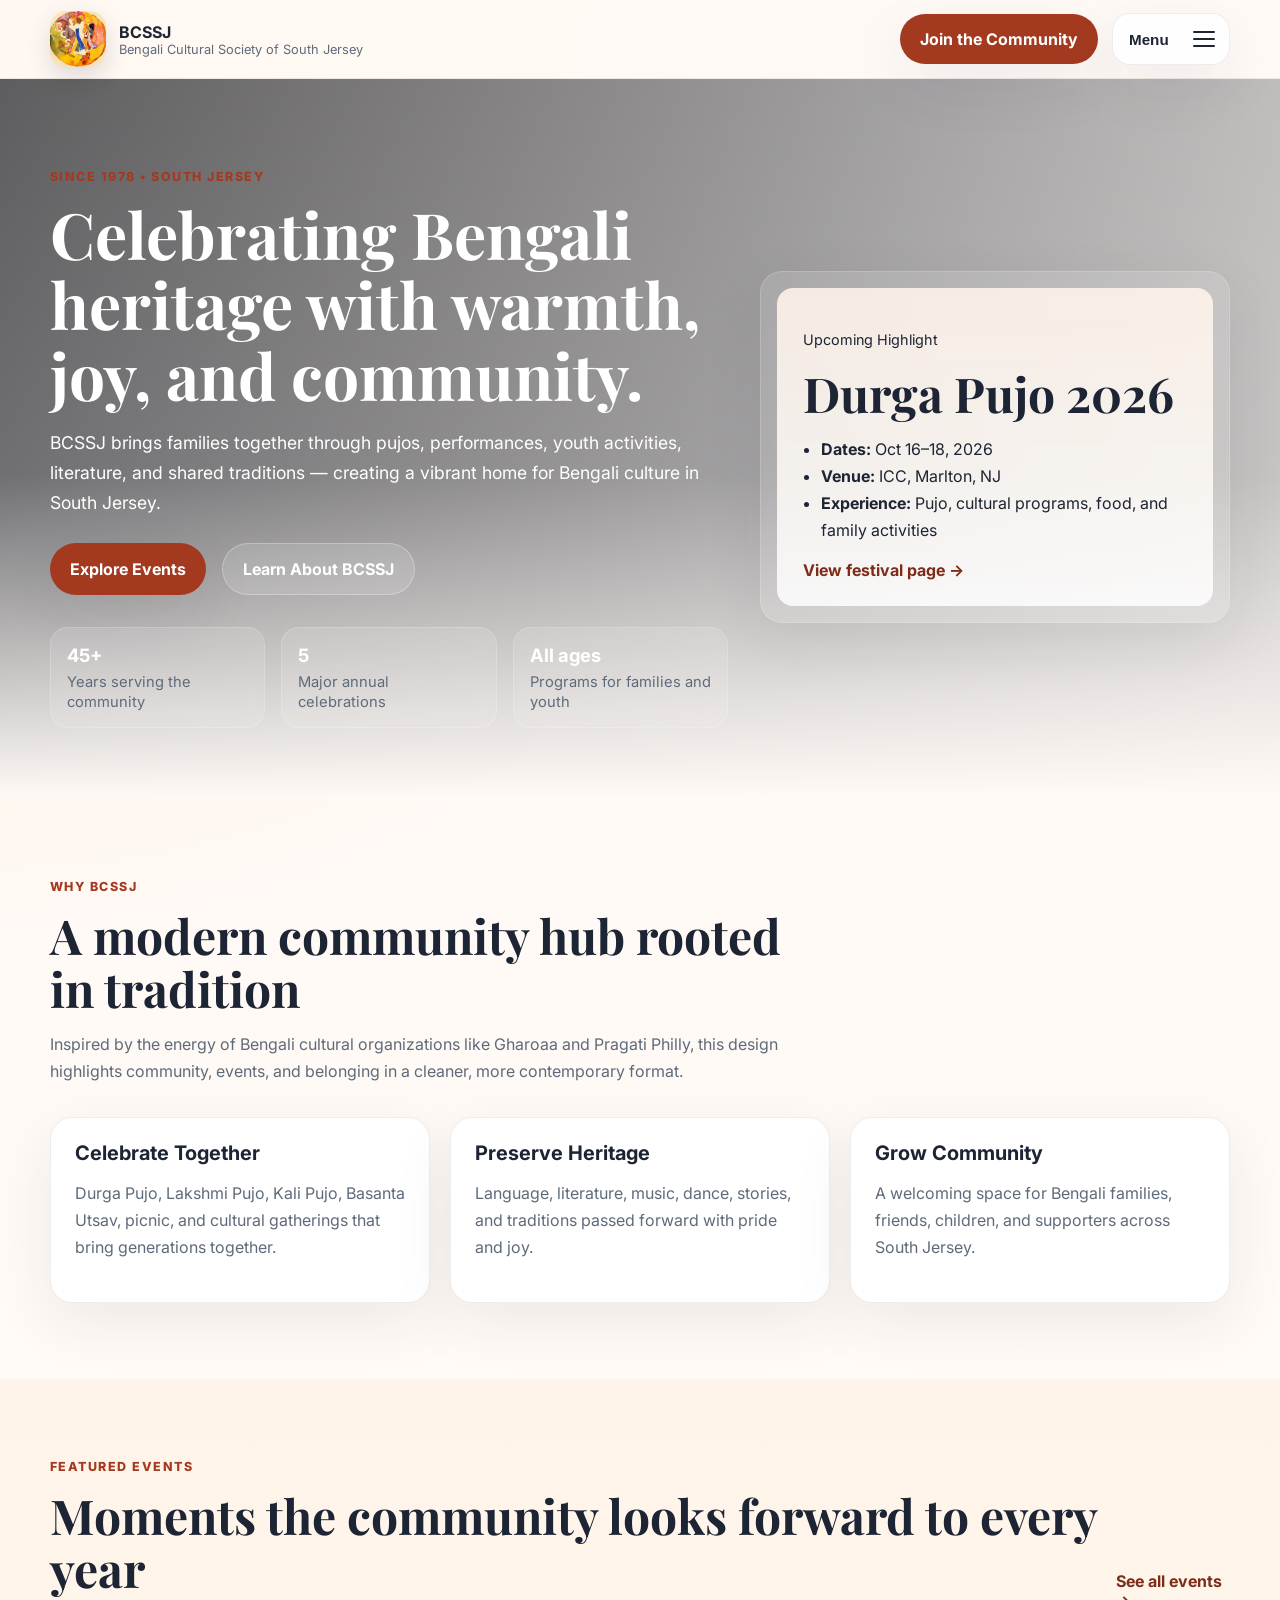
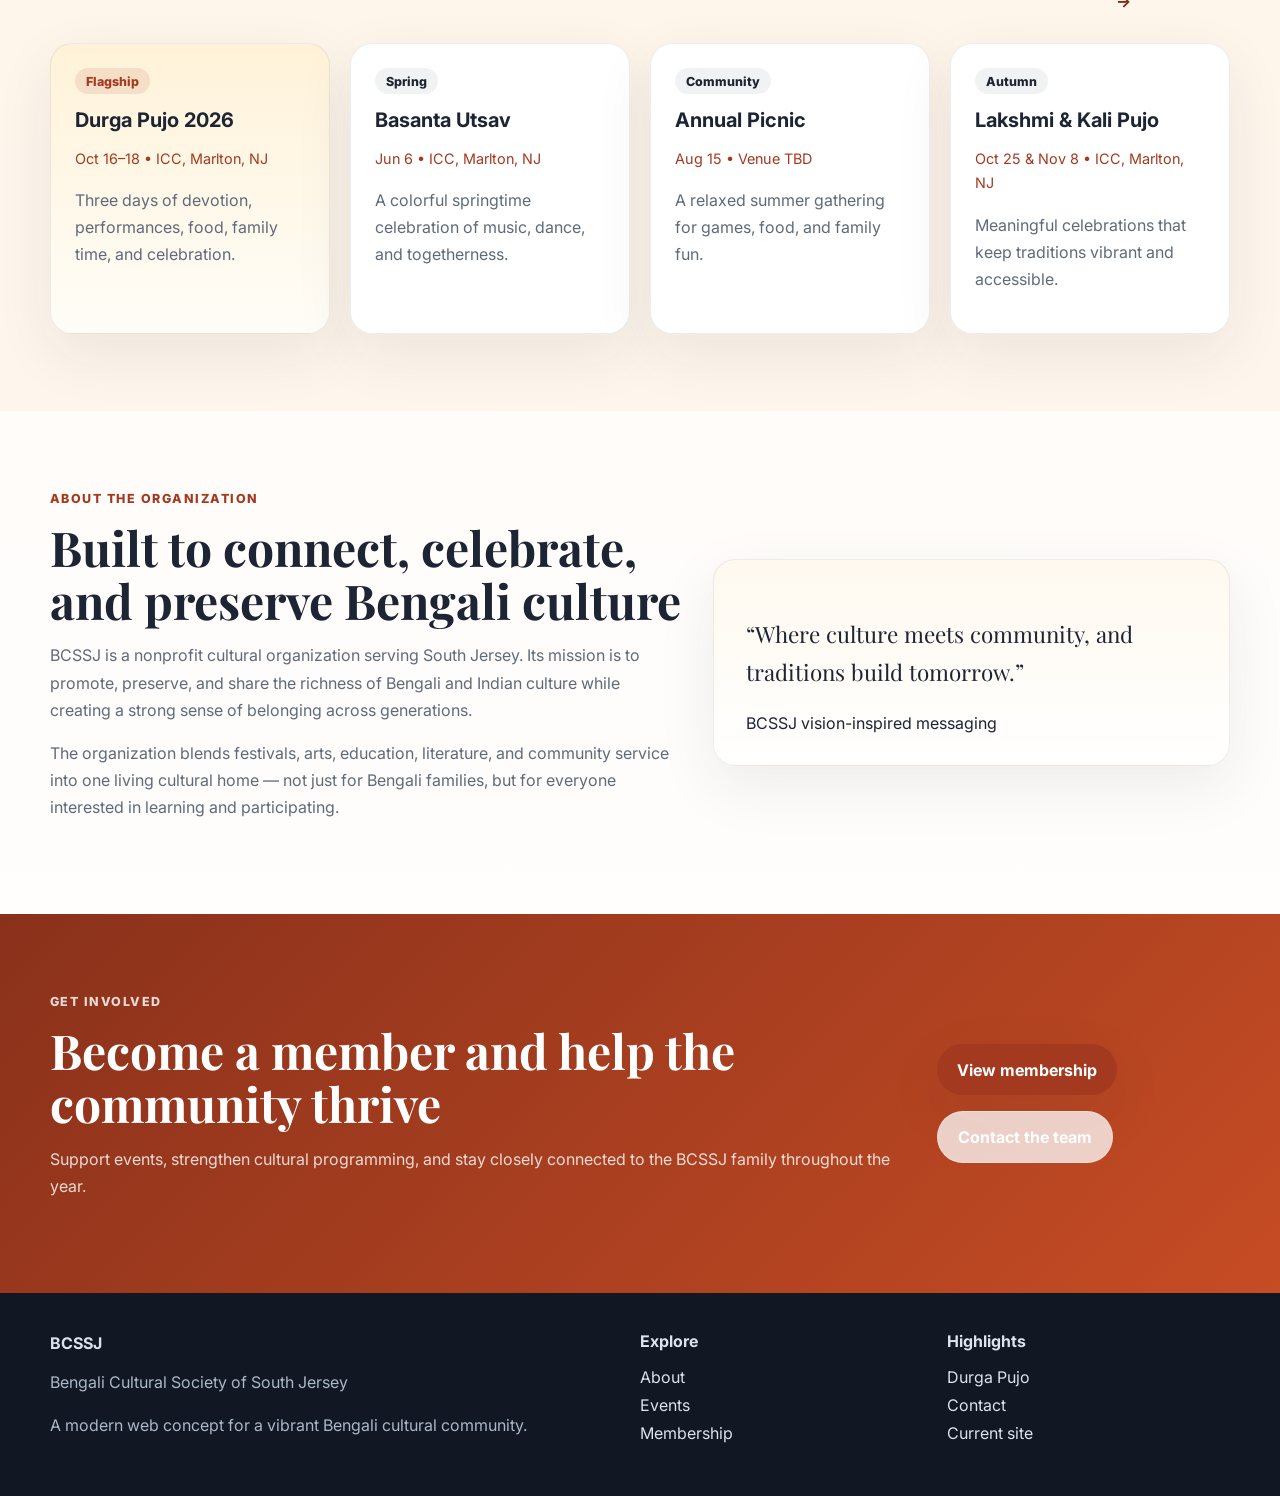
==== index.html @ 31b53582 "Initial BCSSJ modern site" ====
<!DOCTYPE html>
<html lang="en">
<head>
  <meta charset="UTF-8" />
  <meta name="viewport" content="width=device-width, initial-scale=1.0" />
  <title>BCSSJ | Bengali Cultural Society of South Jersey</title>
  <meta name="description" content="A modern website concept for the Bengali Cultural Society of South Jersey — celebrating culture, community, and connection across generations." />
  <link rel="preconnect" href="https://fonts.googleapis.com">
  <link rel="preconnect" href="https://fonts.gstatic.com" crossorigin>
  <link href="https://fonts.googleapis.com/css2?family=Inter:wght@400;500;600;700;800&family=Playfair+Display:wght@600;700&display=swap" rel="stylesheet">
  <link rel="stylesheet" href="css/styles.css" />
</head>
<body>
  <header class="site-header">
    <div class="container nav-wrap">
      <a class="brand" href="index.html">
        <img class="brand-logo" src="assets/bcs-2026-2028-logo.jpeg" alt="BCSSJ logo" />
        <div>
          <strong>BCSSJ</strong>
          <span>Bengali Cultural Society of South Jersey</span>
        </div>
      </a>
      <div class="header-actions">
        <a class="button button-primary desktop-cta" href="membership.html">Join the Community</a>
        <button class="menu-toggle" type="button" aria-label="Open navigation menu" aria-expanded="false" aria-controls="site-menu">
          <span class="menu-toggle-label">Menu</span>
          <span class="menu-toggle-bars"><span></span><span></span><span></span></span>
        </button>
      </div>
      <nav class="site-nav" id="site-menu">
        <div class="site-nav-panel">
          <a href="about.html">About</a>
          <a href="events.html">Events</a>
          <a href="membership.html">Membership</a>
          <a href="festival.html">Durga Pujo</a>
          <a href="contact.html">Contact</a>
          <a class="button button-primary mobile-cta" href="membership.html">Join the Community</a>
        </div>
      </nav>
    </div>
  </header>

  <main>
    <section class="hero hero-photo" style="--hero-image: url('https://images.unsplash.com/photo-1513151233558-d860c5398176?auto=format&fit=crop&w=1600&q=80');">
      <div class="container hero-grid">
        <div class="hero-copy">
          <p class="eyebrow">Since 1978 • South Jersey</p>
          <h1>Celebrating Bengali heritage with warmth, joy, and community.</h1>
          <p class="hero-text">BCSSJ brings families together through pujos, performances, youth activities, literature, and shared traditions — creating a vibrant home for Bengali culture in South Jersey.</p>
          <div class="hero-actions">
            <a class="button button-primary" href="events.html">Explore Events</a>
            <a class="button button-secondary" href="about.html">Learn About BCSSJ</a>
          </div>
          <div class="hero-stats">
            <div><strong>45+</strong><span>Years serving the community</span></div>
            <div><strong>5</strong><span>Major annual celebrations</span></div>
            <div><strong>All ages</strong><span>Programs for families and youth</span></div>
          </div>
        </div>
        <div class="hero-card">
          <div class="hero-card-inner">
            <p class="card-label">Upcoming Highlight</p>
            <h2>Durga Pujo 2026</h2>
            <ul>
              <li><strong>Dates:</strong> Oct 16–18, 2026</li>
              <li><strong>Venue:</strong> ICC, Marlton, NJ</li>
              <li><strong>Experience:</strong> Pujo, cultural programs, food, and family activities</li>
            </ul>
            <a class="text-link" href="festival.html">View festival page →</a>
          </div>
        </div>
      </div>
    </section>

    <section class="section">
      <div class="container">
        <div class="section-heading">
          <p class="eyebrow">Why BCSSJ</p>
          <h2>A modern community hub rooted in tradition</h2>
          <p>Inspired by the energy of Bengali cultural organizations like Gharoaa and Pragati Philly, this design highlights community, events, and belonging in a cleaner, more contemporary format.</p>
        </div>
        <div class="feature-grid">
          <article class="feature-card">
            <h3>Celebrate Together</h3>
            <p>Durga Pujo, Lakshmi Pujo, Kali Pujo, Basanta Utsav, picnic, and cultural gatherings that bring generations together.</p>
          </article>
          <article class="feature-card">
            <h3>Preserve Heritage</h3>
            <p>Language, literature, music, dance, stories, and traditions passed forward with pride and joy.</p>
          </article>
          <article class="feature-card">
            <h3>Grow Community</h3>
            <p>A welcoming space for Bengali families, friends, children, and supporters across South Jersey.</p>
          </article>
        </div>
      </div>
    </section>

    <section class="section section-alt">
      <div class="container">
        <div class="section-heading split">
          <div>
            <p class="eyebrow">Featured Events</p>
            <h2>Moments the community looks forward to every year</h2>
          </div>
          <a class="text-link" href="events.html">See all events →</a>
        </div>
        <div class="event-grid">
          <article class="event-card highlight">
            <span class="pill">Flagship</span>
            <h3>Durga Pujo 2026</h3>
            <p class="meta">Oct 16–18 • ICC, Marlton, NJ</p>
            <p>Three days of devotion, performances, food, family time, and celebration.</p>
          </article>
          <article class="event-card">
            <span class="pill subtle">Spring</span>
            <h3>Basanta Utsav</h3>
            <p class="meta">Jun 6 • ICC, Marlton, NJ</p>
            <p>A colorful springtime celebration of music, dance, and togetherness.</p>
          </article>
          <article class="event-card">
            <span class="pill subtle">Community</span>
            <h3>Annual Picnic</h3>
            <p class="meta">Aug 15 • Venue TBD</p>
            <p>A relaxed summer gathering for games, food, and family fun.</p>
          </article>
          <article class="event-card">
            <span class="pill subtle">Autumn</span>
            <h3>Lakshmi & Kali Pujo</h3>
            <p class="meta">Oct 25 & Nov 8 • ICC, Marlton, NJ</p>
            <p>Meaningful celebrations that keep traditions vibrant and accessible.</p>
          </article>
        </div>
      </div>
    </section>

    <section class="section">
      <div class="container two-column">
        <div>
          <p class="eyebrow">About the organization</p>
          <h2>Built to connect, celebrate, and preserve Bengali culture</h2>
          <p>BCSSJ is a nonprofit cultural organization serving South Jersey. Its mission is to promote, preserve, and share the richness of Bengali and Indian culture while creating a strong sense of belonging across generations.</p>
          <p>The organization blends festivals, arts, education, literature, and community service into one living cultural home — not just for Bengali families, but for everyone interested in learning and participating.</p>
        </div>
        <div class="quote-card">
          <p>“Where culture meets community, and traditions build tomorrow.”</p>
          <span>BCSSJ vision-inspired messaging</span>
        </div>
      </div>
    </section>

    <section class="section cta-band">
      <div class="container cta-band-inner">
        <div>
          <p class="eyebrow">Get involved</p>
          <h2>Become a member and help the community thrive</h2>
          <p>Support events, strengthen cultural programming, and stay closely connected to the BCSSJ family throughout the year.</p>
        </div>
        <div class="cta-actions">
          <a class="button button-primary" href="membership.html">View membership</a>
          <a class="button button-secondary light" href="contact.html">Contact the team</a>
        </div>
      </div>
    </section>
  </main>

  <footer class="site-footer">
    <div class="container footer-grid">
      <div>
        <strong>BCSSJ</strong>
        <p>Bengali Cultural Society of South Jersey</p>
        <p>A modern web concept for a vibrant Bengali cultural community.</p>
      </div>
      <div>
        <h4>Explore</h4>
        <a href="about.html">About</a>
        <a href="events.html">Events</a>
        <a href="membership.html">Membership</a>
      </div>
      <div>
        <h4>Highlights</h4>
        <a href="festival.html">Durga Pujo</a>
        <a href="contact.html">Contact</a>
        <a href="https://bcssj.org/" target="_blank" rel="noreferrer">Current site</a>
      </div>
    </div>
  </footer>
  <script src="js/site.js"></script>
</body>
</html>
---- css/styles.css ----
:root {
  --bg: #fffaf6;
  --surface: #ffffff;
  --surface-alt: #fff1e6;
  --text: #1d2433;
  --muted: #5f6b7a;
  --primary: #a33a20;
  --primary-dark: #7d2c18;
  --accent: #f1b24a;
  --border: rgba(29, 36, 51, 0.08);
  --shadow: 0 20px 60px rgba(32, 34, 52, 0.08);
  --radius: 22px;
  --container: 1180px;
}

* { box-sizing: border-box; }
html { scroll-behavior: smooth; }
body {
  margin: 0;
  font-family: 'Inter', sans-serif;
  color: var(--text);
  background:
    radial-gradient(circle at top left, rgba(241,178,74,.18), transparent 28%),
    linear-gradient(180deg, #fff8f3 0%, #fffaf6 40%, #ffffff 100%);
}

a { color: inherit; text-decoration: none; }
.container { width: min(var(--container), calc(100% - 2rem)); margin: 0 auto; }
.narrow { width: min(860px, calc(100% - 2rem)); margin: 0 auto; }

.site-header {
  position: sticky;
  top: 0;
  z-index: 20;
  background: rgba(255, 250, 246, 0.88);
  backdrop-filter: blur(16px);
  border-bottom: 1px solid var(--border);
}

.nav-wrap {
  display: flex;
  align-items: center;
  justify-content: space-between;
  gap: 1.5rem;
  min-height: 78px;
}

.brand {
  display: flex;
  align-items: center;
  gap: .8rem;
}

.brand strong { display: block; font-size: 1rem; }
.brand span:last-child { display: block; font-size: .8rem; color: var(--muted); }
.brand-mark {
  width: 48px;
  height: 48px;
  border-radius: 14px;
  display: grid;
  place-items: center;
  background: linear-gradient(135deg, var(--primary), #d85a2f);
  color: #fff;
  font-weight: 800;
  letter-spacing: .06em;
}

.site-nav {
  display: flex;
  align-items: center;
  gap: 1.2rem;
  color: var(--muted);
  font-weight: 500;
}

.site-nav a.active,
.site-nav a:hover,
.text-link:hover { color: var(--primary); }

.button {
  display: inline-flex;
  align-items: center;
  justify-content: center;
  padding: .95rem 1.25rem;
  border-radius: 999px;
  font-weight: 700;
  transition: .2s ease;
}

.button-primary {
  background: var(--primary);
  color: #fff;
  box-shadow: var(--shadow);
}

.button-primary:hover { background: var(--primary-dark); transform: translateY(-1px); }
.button-secondary {
  border: 1px solid var(--border);
  background: rgba(255,255,255,.75);
}
.button-secondary.light { border-color: rgba(255,255,255,.3); color: #fff; }

.hero, .page-hero, .festival-hero { padding: 5rem 0 4rem; }
.hero-grid {
  display: grid;
  grid-template-columns: 1.3fr .9fr;
  gap: 2rem;
  align-items: center;
}

.eyebrow {
  margin: 0 0 .75rem;
  color: var(--primary);
  text-transform: uppercase;
  letter-spacing: .12em;
  font-size: .78rem;
  font-weight: 800;
}

h1, h2, h3, h4 {
  margin: 0 0 1rem;
  line-height: 1.1;
}

h1, h2 {
  font-family: 'Playfair Display', serif;
}

h1 { font-size: clamp(2.8rem, 5vw, 4.8rem); }
h2 { font-size: clamp(2rem, 4vw, 3rem); }
h3 { font-size: 1.25rem; }
p { color: var(--muted); line-height: 1.7; }

.hero-text { max-width: 62ch; font-size: 1.1rem; }
.hero-actions { display: flex; gap: 1rem; flex-wrap: wrap; margin: 1.6rem 0 2rem; }
.hero-stats {
  display: grid;
  grid-template-columns: repeat(3, 1fr);
  gap: 1rem;
}
.hero-stats div {
  background: rgba(255,255,255,.72);
  border: 1px solid var(--border);
  border-radius: 18px;
  padding: 1rem;
}
.hero-stats strong { display: block; font-size: 1.15rem; margin-bottom: .3rem; }
.hero-stats span { color: var(--muted); font-size: .92rem; }

.hero-card,
.feature-card,
.event-card,
.quote-card,
.info-card,
.pricing-card,
.listing-card {
  background: var(--surface);
  border: 1px solid var(--border);
  box-shadow: var(--shadow);
  border-radius: var(--radius);
}

.hero-card { padding: 1rem; }
.hero-card-inner {
  padding: 1.6rem;
  border-radius: calc(var(--radius) - 6px);
  background: linear-gradient(180deg, #fff4ea 0%, #fffdf9 100%);
}
.card-label, .meta { font-size: .9rem; color: var(--primary); }
.hero-card ul { padding-left: 1.1rem; color: var(--muted); line-height: 1.7; }
.text-link { color: var(--primary-dark); font-weight: 700; }

.section { padding: 4.8rem 0; }
.section-alt { background: rgba(241, 178, 74, 0.08); }
.section-heading { margin-bottom: 2rem; max-width: 760px; }
.section-heading.split {
  display: flex;
  align-items: end;
  justify-content: space-between;
  gap: 1rem;
  max-width: none;
}

.feature-grid,
.event-grid,
.info-grid,
.contact-grid {
  display: grid;
  grid-template-columns: repeat(3, 1fr);
  gap: 1.25rem;
}

.event-grid { grid-template-columns: repeat(4, 1fr); }
.feature-card, .event-card, .info-card { padding: 1.5rem; }
.event-card.highlight { background: linear-gradient(180deg, #fff2d8, #fffdf8); }
.pill {
  display: inline-flex;
  align-items: center;
  border-radius: 999px;
  padding: .35rem .7rem;
  background: rgba(163,58,32,.11);
  color: var(--primary);
  font-size: .78rem;
  font-weight: 800;
  margin-bottom: .9rem;
}
.pill.subtle { background: rgba(29,36,51,.06); color: var(--text); }

.two-column {
  display: grid;
  grid-template-columns: 1.1fr .9fr;
  gap: 2rem;
  align-items: center;
}
.quote-card { padding: 2rem; background: linear-gradient(180deg, #fff9ef, #ffffff); }
.quote-card p { font-size: 1.4rem; color: var(--text); font-family: 'Playfair Display', serif; }

.cta-band {
  background: linear-gradient(135deg, #8a311b 0%, #c64c24 100%);
  color: #fff;
}
.cta-band p { color: rgba(255,255,255,.82); }
.cta-band-inner {
  display: flex;
  justify-content: space-between;
  gap: 2rem;
  align-items: center;
}
.cta-actions { display: flex; gap: 1rem; flex-wrap: wrap; }

.site-footer {
  background: #111723;
  color: #dbe3ef;
  padding: 2.5rem 0;
}
.footer-grid {
  display: grid;
  grid-template-columns: 2fr 1fr 1fr;
  gap: 1.5rem;
}
.site-footer a { display: block; color: #dbe3ef; margin-bottom: .5rem; }
.site-footer p { color: #aab8c8; }

.page-shell { min-height: calc(100vh - 78px); }
.content-flow > * + * { margin-top: 1rem; }
.event-listing { display: grid; gap: 1rem; }
.listing-card {
  display: flex;
  justify-content: space-between;
  gap: 1.5rem;
  padding: 1.4rem 1.5rem;
  align-items: center;
}
.listing-card.featured { border-color: rgba(163,58,32,.28); background: #fff8f0; }
.listing-meta { min-width: 180px; text-align: right; }
.listing-meta strong { display: block; margin-bottom: .35rem; }
.pricing-card { padding: 2rem; background: linear-gradient(180deg, #fff3e7, #ffffff); }
.pricing-label { text-transform: uppercase; letter-spacing: .08em; font-size: .78rem; }
.check-list { padding-left: 1.1rem; color: var(--muted); line-height: 1.8; }
.hero-badges { display: flex; gap: .75rem; flex-wrap: wrap; margin-top: 1.25rem; }
.hero-badges span {
  background: rgba(255,255,255,.72);
  border: 1px solid var(--border);
  padding: .6rem .85rem;
  border-radius: 999px;
  font-weight: 600;
}
.festival-hero {
  background: linear-gradient(180deg, rgba(241,178,74,.18), rgba(255,255,255,0));
}

@media (max-width: 1024px) {
  .hero-grid,
  .two-column,
  .event-grid,
  .feature-grid,
  .info-grid,
  .contact-grid,
  .footer-grid,
  .cta-band-inner {
    grid-template-columns: 1fr;
    display: grid;
  }
  .event-grid { grid-template-columns: 1fr 1fr; }
  .section-heading.split,
  .listing-card,
  .nav-wrap {
    display: block;
  }
  .site-nav { margin: 1rem 0; flex-wrap: wrap; }
  .listing-meta { text-align: left; min-width: 0; }
}

@media (max-width: 720px) {
  .event-grid,
  .hero-stats { grid-template-columns: 1fr; }
  .container, .narrow { width: min(100% - 1.25rem, var(--container)); }
  h1 { font-size: 2.4rem; }
  h2 { font-size: 1.85rem; }
  .button { width: 100%; }
  .hero-actions, .cta-actions { display: grid; }
}


body.menu-open {
  overflow: hidden;
}

body.menu-open main,
body.menu-open .site-footer {
  transform: scale(.985);
  opacity: .42;
  filter: blur(3px);
  transition: transform .3s ease, opacity .3s ease, filter .3s ease;
}

main,
.site-footer {
  transition: transform .3s ease, opacity .3s ease, filter .3s ease;
}

.site-header {
  transition: background .25s ease, box-shadow .25s ease, border-color .25s ease;
}

.site-header.compact {
  background: rgba(255, 249, 244, 0.96);
  box-shadow: 0 16px 40px rgba(17, 23, 35, 0.08);
}

.site-header.compact .nav-wrap {
  min-height: 64px;
}

.site-header.compact .brand-logo {
  width: 44px;
  height: 44px;
  border-radius: 12px;
}

.site-header.compact .brand strong {
  font-size: .96rem;
}

.brand-logo {
  width: 56px;
  height: 56px;
  object-fit: cover;
  border-radius: 16px;
  box-shadow: 0 10px 24px rgba(32, 34, 52, 0.14);
  background: #fff;
  transition: width .25s ease, height .25s ease, border-radius .25s ease, transform .25s ease;
}

.header-actions {
  display: flex;
  align-items: center;
  gap: .9rem;
  margin-left: auto;
}

.menu-toggle {
  position: relative;
  z-index: 40;
  min-width: 118px;
  height: 52px;
  border-radius: 18px;
  border: 1px solid var(--border);
  background: rgba(255,255,255,.92);
  display: inline-flex;
  align-items: center;
  justify-content: space-between;
  gap: .8rem;
  padding: 0 14px 0 16px;
  cursor: pointer;
  box-shadow: var(--shadow);
  transition: transform .2s ease, background .2s ease, box-shadow .2s ease;
}

.menu-toggle:hover {
  transform: translateY(-1px);
}

.menu-toggle-label {
  font-size: .95rem;
  font-weight: 700;
  color: var(--text);
}

.menu-toggle-bars {
  display: inline-flex;
  flex-direction: column;
  justify-content: center;
  gap: 5px;
  width: 22px;
}

.menu-toggle-bars span {
  display: block;
  height: 2px;
  border-radius: 999px;
  background: var(--text);
  transition: .25s ease;
}

.menu-toggle.open {
  background: rgba(255,255,255,.98);
  box-shadow: 0 16px 40px rgba(17, 23, 35, 0.16);
}

.menu-toggle.open .menu-toggle-bars span:nth-child(1) {
  transform: translateY(7px) rotate(45deg);
}

.menu-toggle.open .menu-toggle-bars span:nth-child(2) {
  opacity: 0;
}

.menu-toggle.open .menu-toggle-bars span:nth-child(3) {
  transform: translateY(-7px) rotate(-45deg);
}

.desktop-cta {
  display: inline-flex;
}

.mobile-cta {
  display: none;
}

.site-header .site-nav {
  position: fixed;
  inset: 0;
  z-index: 30;
  background: rgba(17, 23, 35, 0.34);
  backdrop-filter: blur(12px);
  display: flex;
  justify-content: flex-start;
  align-items: flex-start;
  padding: 1rem;
  opacity: 0;
  visibility: hidden;
  pointer-events: none;
  transition: opacity .25s ease, visibility .25s ease;
}

.site-header .site-nav::before {
  content: '';
  position: absolute;
  inset: 0;
}

.site-header .site-nav-panel {
  position: relative;
  z-index: 1;
}

.site-header .site-nav.open {
  opacity: 1;
  visibility: visible;
  pointer-events: auto;
}

.site-header .site-nav {
  --panel-width: min(420px, calc(100vw - 2rem));
  color: var(--text);
  gap: 0;
  flex-direction: column;
  overflow: hidden;
  align-items: flex-start;
}

.site-header .site-nav-panel {
  width: var(--panel-width);
  min-height: min(560px, calc(100vh - 2rem));
  max-height: calc(100vh - 2rem);
  margin-top: 1rem;
  margin-left: 1rem;
  padding: 5rem 1rem 1rem;
  border-radius: 30px;
  background: linear-gradient(180deg, rgba(255,255,255,.985), rgba(255,248,241,.985));
  border: 1px solid rgba(29, 36, 51, 0.08);
  box-shadow: 0 28px 80px rgba(10, 14, 25, 0.18);
  transform: translateY(-18px) scale(.98);
  transform-origin: top left;
  transition: transform .3s ease;
  overflow-y: auto;
}

.site-header .site-nav.open .site-nav-panel {
  transform: translateY(0) scale(1);
}

.site-header .site-nav a {
  display: block;
  width: 100%;
  margin-left: 0;
  padding: 1rem 1.25rem;
  border-radius: 18px;
  font-size: 1.05rem;
  font-weight: 600;
}

.site-header .site-nav a:hover,
.site-header .site-nav a.active {
  background: linear-gradient(90deg, rgba(163,58,32,.16), rgba(241,178,74,.18));
  color: var(--primary);
  box-shadow: inset 4px 0 0 var(--primary);
}

.site-header .site-nav.open a {
  animation: menuFade .28s ease both;
}

.site-header .site-nav a:nth-of-type(2) { animation-delay: .03s; }
.site-header .site-nav a:nth-of-type(3) { animation-delay: .06s; }
.site-header .site-nav a:nth-of-type(4) { animation-delay: .09s; }
.site-header .site-nav a:nth-of-type(5) { animation-delay: .12s; }
.site-header .site-nav a:nth-of-type(6) { animation-delay: .15s; }
.site-header .site-nav a:nth-of-type(7) { animation-delay: .18s; }

.site-header .site-nav .mobile-cta {
  margin-top: .75rem;
  justify-content: center;
}

.site-header .site-nav-panel > a + a {
  margin-top: .2rem;
}

.hero-photo,
.hero-photo-subpage {
  position: relative;
  overflow: hidden;
}

.hero-photo::before,
.hero-photo-subpage::before {
  content: '';
  position: absolute;
  inset: 0;
  background-image: linear-gradient(90deg, rgba(17,23,35,.72), rgba(17,23,35,.28)), var(--hero-image);
  background-size: cover;
  background-position: center;
  transform: scale(1.02);
}

.hero-photo::after,
.hero-photo-subpage::after {
  content: '';
  position: absolute;
  inset: 0;
  background: linear-gradient(180deg, rgba(255,250,246,.06) 0%, rgba(255,250,246,.16) 55%, rgba(255,250,246,1) 100%);
}

.hero-photo > *,
.hero-photo-subpage > * {
  position: relative;
  z-index: 1;
}

.hero-photo {
  min-height: 720px;
  display: flex;
  align-items: center;
}

.hero-photo h1,
.hero-photo .hero-text,
.hero-photo .hero-copy,
.hero-photo .hero-stats strong,
.hero-photo .hero-card h2,
.hero-photo .hero-card strong,
.hero-photo-subpage h1,
.hero-photo-subpage p {
  color: #fff;
}

.hero-photo .hero-stats div,
.hero-photo .hero-card {
  background: rgba(255,255,255,.12);
  backdrop-filter: blur(10px);
  border-color: rgba(255,255,255,.18);
}

.hero-photo .hero-card-inner {
  background: linear-gradient(180deg, rgba(255,244,234,.88) 0%, rgba(255,255,255,.84) 100%);
}

.hero-photo .hero-card p,
.hero-photo .hero-card li,
.hero-photo .hero-card h2,
.hero-photo .hero-card strong {
  color: var(--text);
}

.hero-photo .button-secondary {
  background: rgba(255,255,255,.14);
  border-color: rgba(255,255,255,.28);
  color: #fff;
}

.hero-photo-subpage {
  min-height: 360px;
  display: flex;
  align-items: end;
  padding-bottom: 3rem;
}

.hero-photo-subpage .narrow {
  padding-top: 4rem;
}

.hero-photo-subpage .eyebrow {
  color: #ffd48c;
}

@keyframes menuFade {
  from {
    opacity: 0;
    transform: translateY(-8px);
  }
  to {
    opacity: 1;
    transform: translateY(0);
  }
}

@media (max-width: 1024px) {
  .desktop-cta { display: none; }
  .mobile-cta { display: inline-flex; }
  .site-header .site-nav-panel {
    width: min(100%, calc(100vw - 2rem));
  }
  .hero-photo {
    min-height: auto;
    padding: 4.5rem 0 3rem;
  }
}

@media (max-width: 720px) {
  .brand span:last-child { display: none; }
  .brand-logo {
    width: 46px;
    height: 46px;
    border-radius: 14px;
  }
  .site-header.compact .brand-logo {
    width: 40px;
    height: 40px;
    border-radius: 12px;
  }
  .menu-toggle {
    min-width: 102px;
    height: 48px;
    padding: 0 12px 0 14px;
  }
  .menu-toggle-label {
    font-size: .9rem;
  }
  .site-header .site-nav {
    padding: .75rem;
  }
  .site-header .site-nav-panel {
    margin-top: .75rem;
    margin-left: .75rem;
    min-height: calc(100vh - 1.5rem);
    border-radius: 24px;
    padding: 4.5rem .75rem .75rem;
  }
  .site-header .site-nav a {
    padding: .95rem 1rem;
  }
  .hero-photo-subpage {
    min-height: 300px;
  }
}


.photo-grid {
  display: grid;
  grid-template-columns: 1.1fr .9fr;
  gap: 1.25rem;
  align-items: stretch;
}

.photo-card {
  margin: 0;
  border-radius: 24px;
  overflow: hidden;
  background: #fff;
  border: 1px solid var(--border);
  box-shadow: var(--shadow);
  min-height: 320px;
}

.photo-card.tall {
  min-height: 520px;
}

.photo-card img {
  width: 100%;
  height: 100%;
  object-fit: cover;
  display: block;
}

@media (max-width: 720px) {
  .photo-grid {
    grid-template-columns: 1fr;
  }
  .photo-card,
  .photo-card.tall {
    min-height: 280px;
  }
}
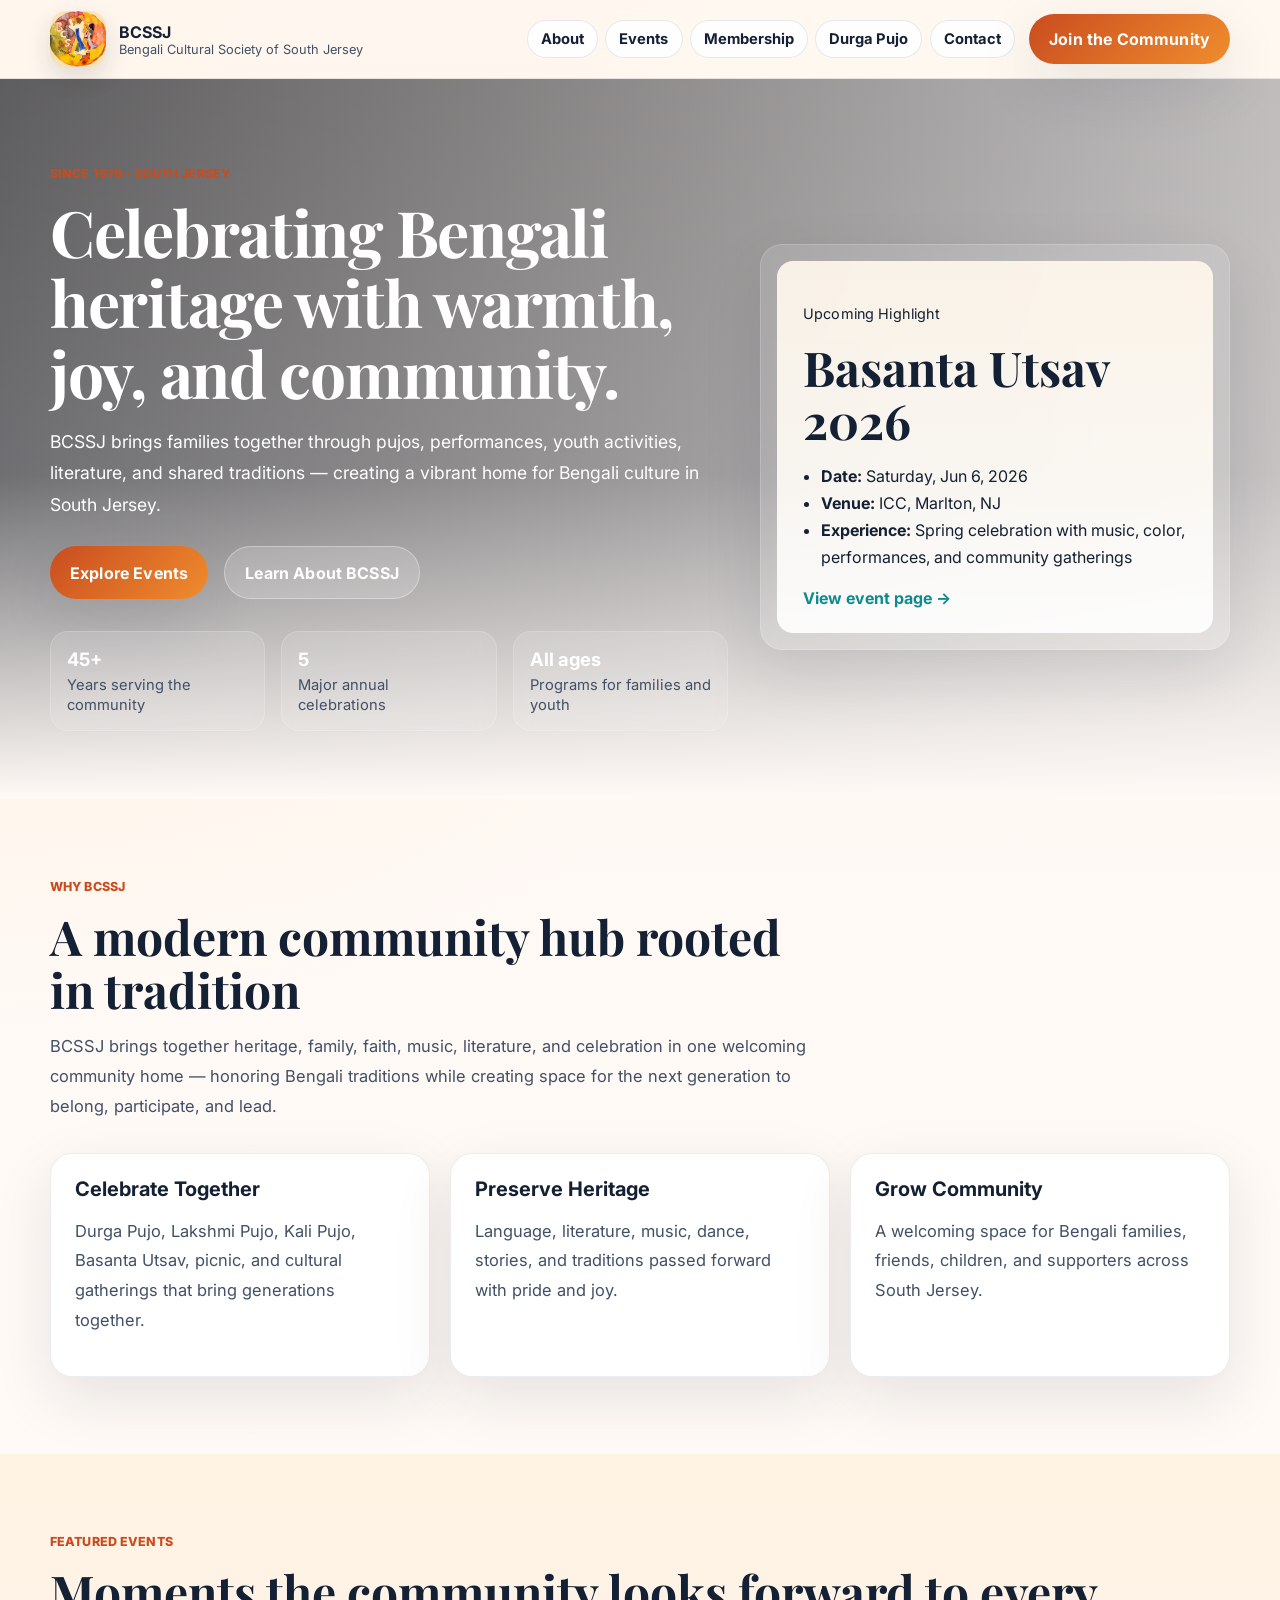
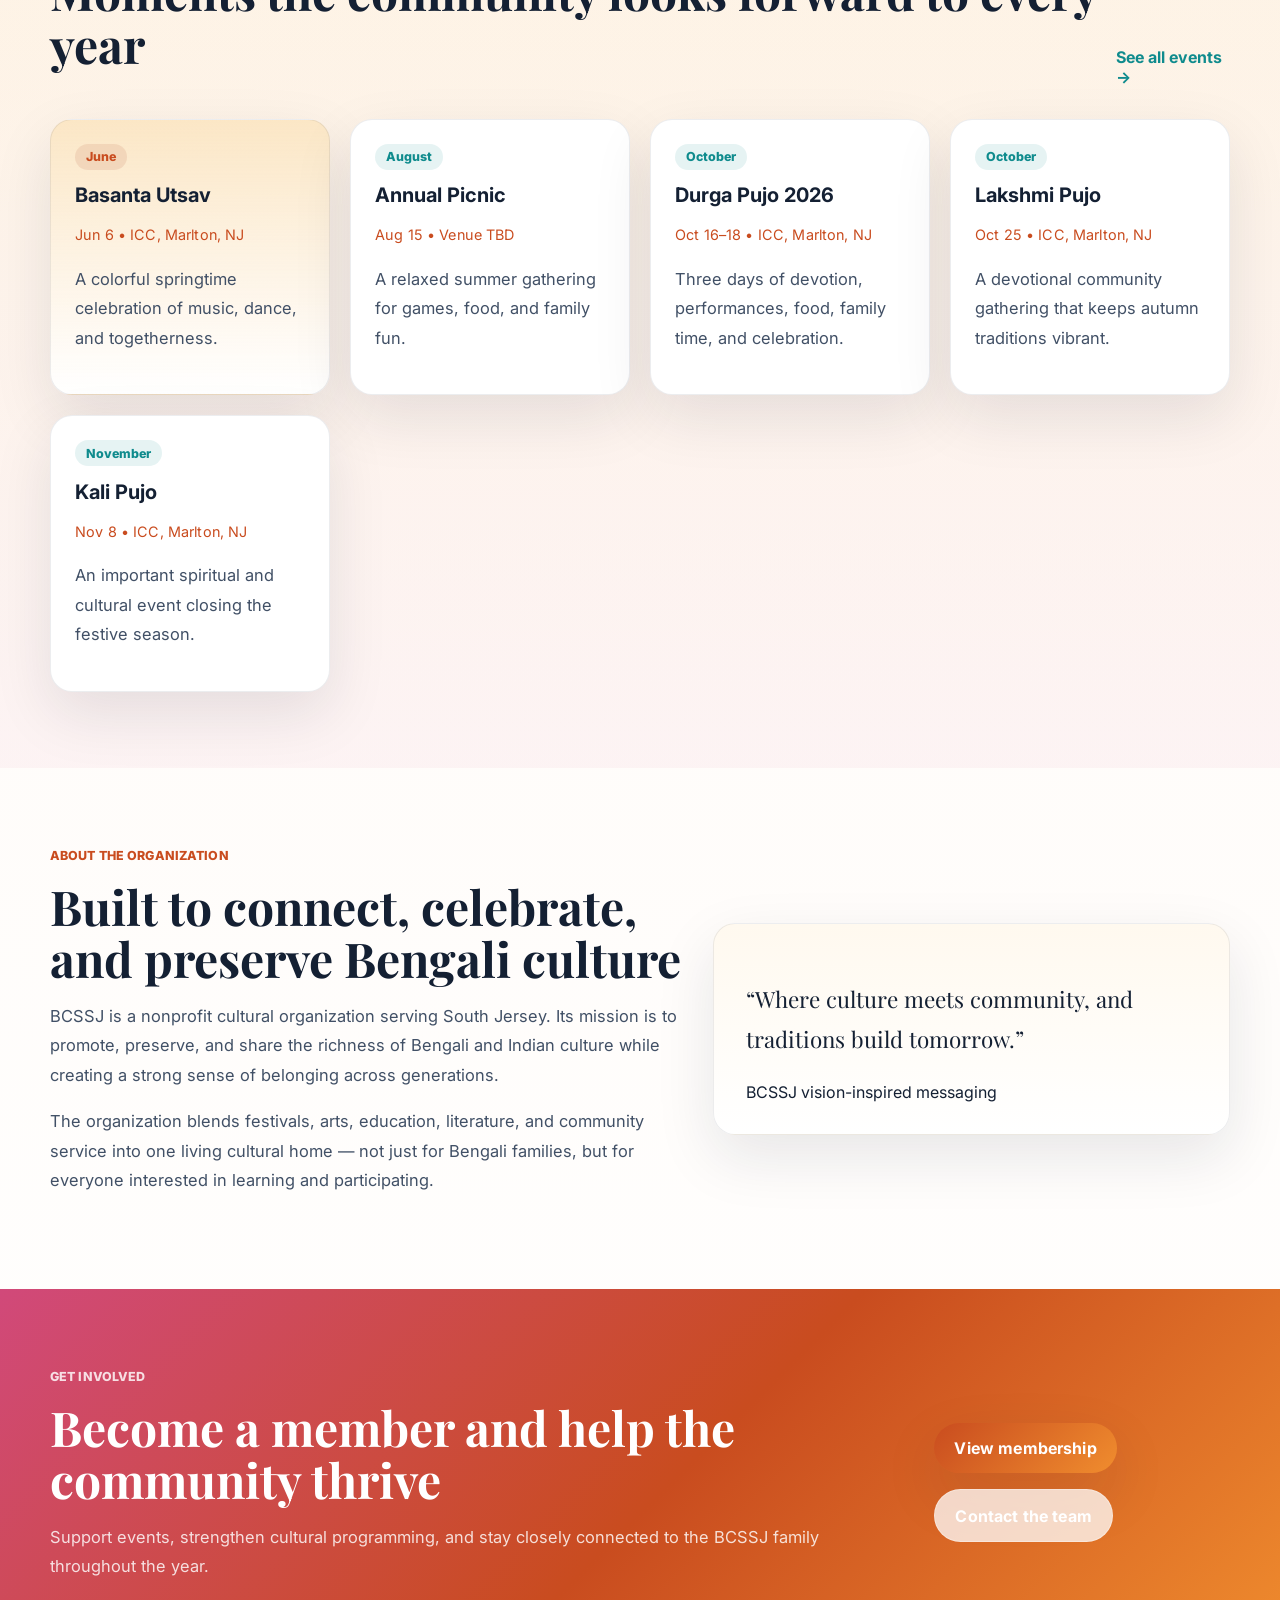
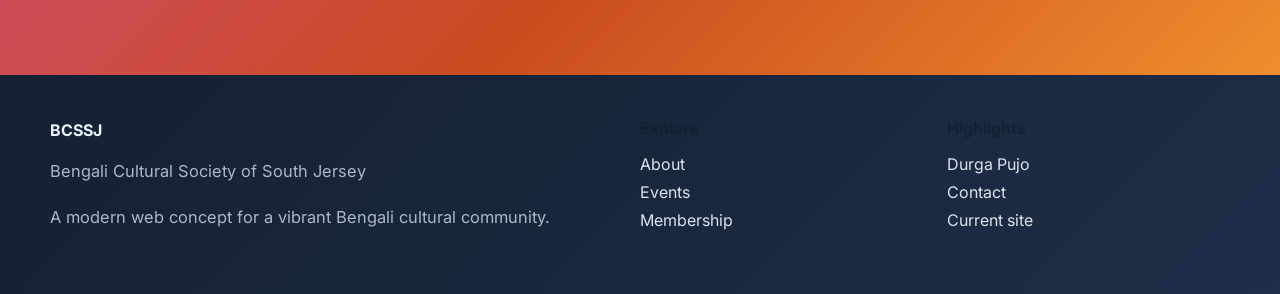
==== commit f9f79667: "Remove hamburger menu.Add events pages" ====
--- a/index.html
+++ b/index.html
@@ -21,22 +21,17 @@
         </div>
       </a>
       <div class="header-actions">
-        <a class="button button-primary desktop-cta" href="membership.html">Join the Community</a>
-        <button class="menu-toggle" type="button" aria-label="Open navigation menu" aria-expanded="false" aria-controls="site-menu">
-          <span class="menu-toggle-label">Menu</span>
-          <span class="menu-toggle-bars"><span></span><span></span><span></span></span>
-        </button>
-      </div>
-      <nav class="site-nav" id="site-menu">
-        <div class="site-nav-panel">
+        <nav class="header-inline-nav">
           <a href="about.html">About</a>
           <a href="events.html">Events</a>
           <a href="membership.html">Membership</a>
           <a href="festival.html">Durga Pujo</a>
           <a href="contact.html">Contact</a>
-          <a class="button button-primary mobile-cta" href="membership.html">Join the Community</a>
-        </div>
-      </nav>
+        </nav>
+        <a class="button button-primary desktop-cta" href="membership.html">Join the Community</a>
+        
+      </div>
+      
     </div>
   </header>
 
@@ -60,13 +55,13 @@
         <div class="hero-card">
           <div class="hero-card-inner">
             <p class="card-label">Upcoming Highlight</p>
-            <h2>Durga Pujo 2026</h2>
+            <h2>Basanta Utsav 2026</h2>
             <ul>
-              <li><strong>Dates:</strong> Oct 16–18, 2026</li>
+              <li><strong>Date:</strong> Saturday, Jun 6, 2026</li>
               <li><strong>Venue:</strong> ICC, Marlton, NJ</li>
-              <li><strong>Experience:</strong> Pujo, cultural programs, food, and family activities</li>
+              <li><strong>Experience:</strong> Spring celebration with music, color, performances, and community gatherings</li>
             </ul>
-            <a class="text-link" href="festival.html">View festival page →</a>
+            <a class="text-link" href="basanta-utsav.html">View event page →</a>
           </div>
         </div>
       </div>
@@ -77,7 +72,7 @@
         <div class="section-heading">
           <p class="eyebrow">Why BCSSJ</p>
           <h2>A modern community hub rooted in tradition</h2>
-          <p>Inspired by the energy of Bengali cultural organizations like Gharoaa and Pragati Philly, this design highlights community, events, and belonging in a cleaner, more contemporary format.</p>
+          <p>BCSSJ brings together heritage, family, faith, music, literature, and celebration in one welcoming community home — honoring Bengali traditions while creating space for the next generation to belong, participate, and lead.</p>
         </div>
         <div class="feature-grid">
           <article class="feature-card">
@@ -106,30 +101,46 @@
           <a class="text-link" href="events.html">See all events →</a>
         </div>
         <div class="event-grid">
-          <article class="event-card highlight">
-            <span class="pill">Flagship</span>
-            <h3>Durga Pujo 2026</h3>
-            <p class="meta">Oct 16–18 • ICC, Marlton, NJ</p>
-            <p>Three days of devotion, performances, food, family time, and celebration.</p>
-          </article>
-          <article class="event-card">
-            <span class="pill subtle">Spring</span>
-            <h3>Basanta Utsav</h3>
-            <p class="meta">Jun 6 • ICC, Marlton, NJ</p>
-            <p>A colorful springtime celebration of music, dance, and togetherness.</p>
-          </article>
-          <article class="event-card">
-            <span class="pill subtle">Community</span>
-            <h3>Annual Picnic</h3>
-            <p class="meta">Aug 15 • Venue TBD</p>
-            <p>A relaxed summer gathering for games, food, and family fun.</p>
-          </article>
-          <article class="event-card">
-            <span class="pill subtle">Autumn</span>
-            <h3>Lakshmi & Kali Pujo</h3>
-            <p class="meta">Oct 25 & Nov 8 • ICC, Marlton, NJ</p>
-            <p>Meaningful celebrations that keep traditions vibrant and accessible.</p>
-          </article>
+          <a class="event-card-link" href="basanta-utsav.html">
+            <article class="event-card highlight">
+              <span class="pill">June</span>
+              <h3>Basanta Utsav</h3>
+              <p class="meta">Jun 6 • ICC, Marlton, NJ</p>
+              <p>A colorful springtime celebration of music, dance, and togetherness.</p>
+            </article>
+          </a>
+          <a class="event-card-link" href="picnic-2026.html">
+            <article class="event-card">
+              <span class="pill subtle">August</span>
+              <h3>Annual Picnic</h3>
+              <p class="meta">Aug 15 • Venue TBD</p>
+              <p>A relaxed summer gathering for games, food, and family fun.</p>
+            </article>
+          </a>
+          <a class="event-card-link" href="durga-pujo-2026.html">
+            <article class="event-card">
+              <span class="pill subtle">October</span>
+              <h3>Durga Pujo 2026</h3>
+              <p class="meta">Oct 16–18 • ICC, Marlton, NJ</p>
+              <p>Three days of devotion, performances, food, family time, and celebration.</p>
+            </article>
+          </a>
+          <a class="event-card-link" href="lakshmi-pujo-2026.html">
+            <article class="event-card">
+              <span class="pill subtle">October</span>
+              <h3>Lakshmi Pujo</h3>
+              <p class="meta">Oct 25 • ICC, Marlton, NJ</p>
+              <p>A devotional community gathering that keeps autumn traditions vibrant.</p>
+            </article>
+          </a>
+          <a class="event-card-link" href="kali-pujo-2026.html">
+            <article class="event-card">
+              <span class="pill subtle">November</span>
+              <h3>Kali Pujo</h3>
+              <p class="meta">Nov 8 • ICC, Marlton, NJ</p>
+              <p>An important spiritual and cultural event closing the festive season.</p>
+            </article>
+          </a>
         </div>
       </div>
     </section>
--- a/css/styles.css
+++ b/css/styles.css
@@ -1,23 +1,27 @@
 :root {
-  --bg: #fffaf6;
+  --bg: #fff8f0;
   --surface: #ffffff;
-  --surface-alt: #fff1e6;
-  --text: #1d2433;
-  --muted: #5f6b7a;
-  --primary: #a33a20;
-  --primary-dark: #7d2c18;
-  --accent: #f1b24a;
-  --border: rgba(29, 36, 51, 0.08);
-  --shadow: 0 20px 60px rgba(32, 34, 52, 0.08);
+  --surface-alt: #fff0de;
+  --text: #142033;
+  --muted: #415066;
+  --primary: #c94c1f;
+  --primary-dark: #9f3412;
+  --accent: #f4b63d;
+  --accent-strong: #f08d2e;
+  --teal: #0f8b8d;
+  --rose: #d1497a;
+  --border: rgba(20, 32, 51, 0.10);
+  --shadow: 0 22px 60px rgba(20, 32, 51, 0.10);
   --radius: 22px;
   --container: 1180px;
 }
+
 
 * { box-sizing: border-box; }
 html { scroll-behavior: smooth; }
 body {
   margin: 0;
-  font-family: 'Inter', sans-serif;
+  font-family: 'Inter', 'Segoe UI', Arial, sans-serif;
   color: var(--text);
   background:
     radial-gradient(circle at top left, rgba(241,178,74,.18), transparent 28%),
@@ -32,7 +36,7 @@
   position: sticky;
   top: 0;
   z-index: 20;
-  background: rgba(255, 250, 246, 0.88);
+  background: rgba(255, 248, 240, 0.92);
   backdrop-filter: blur(16px);
   border-bottom: 1px solid var(--border);
 }
@@ -59,7 +63,7 @@
   border-radius: 14px;
   display: grid;
   place-items: center;
-  background: linear-gradient(135deg, var(--primary), #d85a2f);
+  background: linear-gradient(135deg, var(--primary), var(--rose));
   color: #fff;
   font-weight: 800;
   letter-spacing: .06em;
@@ -88,12 +92,12 @@
 }
 
 .button-primary {
-  background: var(--primary);
+  background: linear-gradient(135deg, var(--primary), var(--accent-strong));
   color: #fff;
   box-shadow: var(--shadow);
 }
 
-.button-primary:hover { background: var(--primary-dark); transform: translateY(-1px); }
+.button-primary:hover { background: linear-gradient(135deg, var(--primary-dark), var(--primary)); transform: translateY(-1px); }
 .button-secondary {
   border: 1px solid var(--border);
   background: rgba(255,255,255,.75);
@@ -129,7 +133,7 @@
 h1 { font-size: clamp(2.8rem, 5vw, 4.8rem); }
 h2 { font-size: clamp(2rem, 4vw, 3rem); }
 h3 { font-size: 1.25rem; }
-p { color: var(--muted); line-height: 1.7; }
+p { color: var(--muted); line-height: 1.8; font-size: 1.03rem; }
 
 .hero-text { max-width: 62ch; font-size: 1.1rem; }
 .hero-actions { display: flex; gap: 1rem; flex-wrap: wrap; margin: 1.6rem 0 2rem; }
@@ -171,7 +175,7 @@
 .text-link { color: var(--primary-dark); font-weight: 700; }
 
 .section { padding: 4.8rem 0; }
-.section-alt { background: rgba(241, 178, 74, 0.08); }
+.section-alt { background: linear-gradient(180deg, rgba(244,182,61,0.10), rgba(209,73,122,0.05)); }
 .section-heading { margin-bottom: 2rem; max-width: 760px; }
 .section-heading.split {
   display: flex;
@@ -192,7 +196,7 @@
 
 .event-grid { grid-template-columns: repeat(4, 1fr); }
 .feature-card, .event-card, .info-card { padding: 1.5rem; }
-.event-card.highlight { background: linear-gradient(180deg, #fff2d8, #fffdf8); }
+.event-card.highlight { background: linear-gradient(180deg, rgba(244,182,61,0.20), rgba(255,255,255,0.96)); }
 .pill {
   display: inline-flex;
   align-items: center;
@@ -204,7 +208,7 @@
   font-weight: 800;
   margin-bottom: .9rem;
 }
-.pill.subtle { background: rgba(29,36,51,.06); color: var(--text); }
+.pill.subtle { background: rgba(15,139,141,.10); color: var(--teal); }
 
 .two-column {
   display: grid;
@@ -216,7 +220,7 @@
 .quote-card p { font-size: 1.4rem; color: var(--text); font-family: 'Playfair Display', serif; }
 
 .cta-band {
-  background: linear-gradient(135deg, #8a311b 0%, #c64c24 100%);
+  background: linear-gradient(135deg, var(--rose) 0%, var(--primary) 52%, var(--accent-strong) 100%);
   color: #fff;
 }
 .cta-band p { color: rgba(255,255,255,.82); }
@@ -229,9 +233,9 @@
 .cta-actions { display: flex; gap: 1rem; flex-wrap: wrap; }
 
 .site-footer {
-  background: #111723;
-  color: #dbe3ef;
-  padding: 2.5rem 0;
+  background: linear-gradient(135deg, #142033, #1e2e48);
+  color: #ecf3fb;
+  padding: 2.8rem 0;
 }
 .footer-grid {
   display: grid;
@@ -324,8 +328,8 @@
 }
 
 .site-header.compact {
-  background: rgba(255, 249, 244, 0.96);
-  box-shadow: 0 16px 40px rgba(17, 23, 35, 0.08);
+  background: rgba(255, 248, 240, 0.97);
+  box-shadow: 0 16px 40px rgba(20, 32, 51, 0.10);
 }
 
 .site-header.compact .nav-wrap {
@@ -539,10 +543,22 @@
   content: '';
   position: absolute;
   inset: 0;
-  background-image: linear-gradient(90deg, rgba(17,23,35,.72), rgba(17,23,35,.28)), var(--hero-image);
+  background-image: linear-gradient(90deg, rgba(17,23,35,.72), rgba(17,23,35,.28));
   background-size: cover;
   background-position: center;
   transform: scale(1.02);
+}
+
+.hero-photo {
+  background-image: var(--hero-image);
+  background-size: cover;
+  background-position: center;
+}
+
+.hero-photo-subpage {
+  background-image: var(--hero-image);
+  background-size: cover;
+  background-position: center;
 }
 
 .hero-photo::after,
@@ -584,7 +600,7 @@
 }
 
 .hero-photo .hero-card-inner {
-  background: linear-gradient(180deg, rgba(255,244,234,.88) 0%, rgba(255,255,255,.84) 100%);
+  background: linear-gradient(180deg, rgba(255,247,235,.92) 0%, rgba(255,255,255,.90) 100%);
 }
 
 .hero-photo .hero-card p,
@@ -595,8 +611,8 @@
 }
 
 .hero-photo .button-secondary {
-  background: rgba(255,255,255,.14);
-  border-color: rgba(255,255,255,.28);
+  background: rgba(255,255,255,.18);
+  border-color: rgba(255,255,255,.34);
   color: #fff;
 }
 
@@ -714,3 +730,475 @@
     min-height: 280px;
   }
 }
+
+
+/* Fix nav panel visibility above overlay */
+.site-header .site-nav-panel {
+  position: relative;
+  z-index: 2;
+}
+
+.site-header .site-nav::before {
+  z-index: 0;
+}
+
+.site-header .site-nav a,
+.site-header .site-nav .mobile-cta {
+  position: relative;
+  z-index: 3;
+  color: var(--text);
+}
+
+.site-header .site-nav .mobile-cta {
+  display: inline-flex;
+}
+
+
+.hero-image-note {
+  margin-top: 1.5rem;
+  padding: 1rem 1.1rem;
+  border-radius: 18px;
+  background: rgba(255,255,255,.14);
+  border: 1px solid rgba(255,255,255,.18);
+  backdrop-filter: blur(8px);
+}
+
+.hero-image-note strong {
+  display: block;
+  margin-bottom: .45rem;
+  color: #fff;
+}
+
+.hero-image-note p {
+  margin: 0;
+  color: rgba(255,255,255,.92);
+}
+
+
+.about-hero {
+  background-image: linear-gradient(90deg, rgba(17,23,35,.55), rgba(17,23,35,.18)), url('./assets/about-hero-generated.png') !important;
+  background-size: cover !important;
+  background-position: center center !important;
+  background-repeat: no-repeat !important;
+}
+
+.about-hero::before {
+  background-image: linear-gradient(90deg, rgba(17,23,35,.36), rgba(17,23,35,.08)) !important;
+}
+
+
+/* Force about hero image render */
+.about-hero {
+  position: relative;
+  min-height: 420px;
+}
+
+.about-hero .about-hero-bg {
+  position: absolute;
+  inset: 0;
+  width: 100%;
+  height: 100%;
+  object-fit: cover;
+  object-position: center top;
+  z-index: 0;
+}
+
+.about-hero::before {
+  content: '';
+  position: absolute;
+  inset: 0;
+  background: linear-gradient(90deg, rgba(17,23,35,.45), rgba(17,23,35,.12)) !important;
+  z-index: 1;
+}
+
+.about-hero::after {
+  content: '';
+  position: absolute;
+  inset: 0;
+  background: linear-gradient(180deg, rgba(255,250,246,.02) 0%, rgba(255,250,246,.08) 55%, rgba(255,250,246,1) 100%);
+  z-index: 1;
+}
+
+.about-hero > * {
+  position: relative;
+  z-index: 2;
+}
+
+
+.feature-card h3,
+.event-card h3,
+.info-card h3,
+.listing-card h2,
+.pricing-card h2,
+.quote-card p,
+.site-footer h4 {
+  color: var(--text);
+}
+
+.hero h1,
+.page-hero h1,
+.festival-hero h1 {
+  letter-spacing: -0.02em;
+}
+
+.site-nav a,
+.site-header .site-nav a,
+.button,
+.meta,
+.card-label,
+.pricing-label,
+.eyebrow {
+  letter-spacing: 0.01em;
+}
+
+.feature-card,
+.event-card,
+.info-card,
+.pricing-card,
+.listing-card,
+.quote-card,
+.hero-card {
+  border: 1px solid rgba(20, 32, 51, 0.08);
+}
+
+.hero-stats div {
+  background: rgba(255,255,255,.82);
+}
+
+.text-link {
+  color: var(--teal);
+}
+
+.text-link:hover {
+  color: var(--primary);
+}
+
+
+.event-card-link {
+  display: block;
+  color: inherit;
+}
+
+.event-card-link .event-card {
+  height: 100%;
+  transition: transform .22s ease, box-shadow .22s ease, border-color .22s ease;
+}
+
+.event-card-link:hover .event-card,
+.event-card-link:focus-visible .event-card {
+  transform: translateY(-4px);
+  box-shadow: 0 26px 70px rgba(20, 32, 51, 0.14);
+  border-color: rgba(201, 76, 31, 0.26);
+}
+
+.event-card-link:focus-visible {
+  outline: none;
+}
+
+
+/* Bulletproof nav interactions */
+.site-header .site-nav {
+  z-index: 1000 !important;
+}
+
+.site-header .site-nav-panel {
+  z-index: 1002 !important;
+  pointer-events: auto !important;
+}
+
+.site-header .site-nav::before,
+.site-header .site-nav::after,
+.site-header .site-nav-panel::before,
+.site-header .site-nav-panel::after {
+  pointer-events: none !important;
+}
+
+.site-header .site-nav a {
+  position: relative;
+  z-index: 1003 !important;
+  pointer-events: auto !important;
+}
+
+
+/* Simplified reliable menu panel */
+.site-header .site-nav {
+  display: none !important;
+}
+
+.site-header .site-nav.open {
+  display: block !important;
+}
+
+.site-header .site-nav-panel {
+  display: flex !important;
+  flex-direction: column !important;
+  gap: .35rem !important;
+  position: fixed !important;
+  top: 88px !important;
+  left: 16px !important;
+  width: min(360px, calc(100vw - 32px)) !important;
+  min-height: auto !important;
+  max-height: calc(100vh - 120px) !important;
+  padding: 1rem !important;
+  margin: 0 !important;
+  border-radius: 24px !important;
+  background: rgba(255,255,255,.985) !important;
+  border: 1px solid rgba(20, 32, 51, 0.10) !important;
+  box-shadow: 0 28px 80px rgba(10, 14, 25, 0.22) !important;
+  overflow-y: auto !important;
+  z-index: 1002 !important;
+  transform: none !important;
+}
+
+.site-header .site-nav a {
+  display: block !important;
+  width: 100% !important;
+  margin: 0 !important;
+  padding: 1rem 1.05rem !important;
+  background: transparent !important;
+  color: var(--text) !important;
+  border-radius: 16px !important;
+  font-size: 1rem !important;
+  font-weight: 700 !important;
+  text-decoration: none !important;
+}
+
+.site-header .site-nav a:hover,
+.site-header .site-nav a.active {
+  background: linear-gradient(90deg, rgba(201,76,31,.14), rgba(244,182,61,.18)) !important;
+  color: var(--primary) !important;
+  box-shadow: inset 4px 0 0 var(--primary) !important;
+}
+
+.site-header .site-nav .mobile-cta {
+  display: inline-flex !important;
+  justify-content: center !important;
+  margin-top: .5rem !important;
+}
+
+.site-header .site-nav::before,
+.site-header .site-nav::after {
+  content: none !important;
+}
+
+@media (max-width: 720px) {
+  .site-header .site-nav-panel {
+    top: 80px !important;
+    left: 12px !important;
+    width: calc(100vw - 24px) !important;
+    max-height: calc(100vh - 96px) !important;
+  }
+}
+
+
+/* Ultra-simple dependable menu */
+.site-nav {
+  display: none !important;
+}
+
+.site-nav.open {
+  display: block !important;
+}
+
+.site-nav-panel {
+  position: fixed !important;
+  top: 86px !important;
+  left: 16px !important;
+  width: min(340px, calc(100vw - 32px)) !important;
+  background: #ffffff !important;
+  border: 1px solid rgba(20, 32, 51, 0.12) !important;
+  border-radius: 20px !important;
+  box-shadow: 0 24px 80px rgba(0, 0, 0, 0.18) !important;
+  padding: 12px !important;
+  z-index: 9999 !important;
+}
+
+.site-nav-panel a {
+  display: block !important;
+  padding: 14px 16px !important;
+  margin: 0 !important;
+  color: #142033 !important;
+  font-weight: 700 !important;
+  text-decoration: none !important;
+  border-radius: 14px !important;
+  background: #ffffff !important;
+}
+
+.site-nav-panel a + a {
+  margin-top: 6px !important;
+}
+
+.site-nav-panel a:hover,
+.site-nav-panel a.active {
+  background: #fff1e6 !important;
+  color: #c94c1f !important;
+}
+
+@media (max-width: 720px) {
+  .site-nav-panel {
+    top: 78px !important;
+    left: 12px !important;
+    width: calc(100vw - 24px) !important;
+  }
+}
+
+
+/* Temporary always-visible menu links for debugging */
+.menu-debug-links {
+  display: flex;
+  gap: .5rem;
+  flex-wrap: wrap;
+  margin-top: .75rem;
+}
+
+.menu-debug-links a {
+  display: inline-flex;
+  align-items: center;
+  padding: .55rem .8rem;
+  border-radius: 999px;
+  background: rgba(255,255,255,.95);
+  border: 1px solid rgba(20, 32, 51, 0.10);
+  color: var(--text);
+  font-size: .92rem;
+  font-weight: 700;
+  text-decoration: none;
+}
+
+.menu-debug-links a:hover {
+  color: var(--primary);
+  border-color: rgba(201, 76, 31, 0.3);
+}
+
+
+/* Final simple dropdown menu */
+.menu-debug-links {
+  display: none !important;
+}
+
+.site-nav {
+  display: none !important;
+}
+
+.site-nav.open {
+  display: block !important;
+}
+
+.site-nav-panel {
+  position: absolute !important;
+  top: calc(100% + 10px) !important;
+  left: 0 !important;
+  width: 280px !important;
+  background: #ffffff !important;
+  border: 1px solid rgba(20, 32, 51, 0.12) !important;
+  border-radius: 18px !important;
+  box-shadow: 0 18px 48px rgba(0, 0, 0, 0.16) !important;
+  padding: 10px !important;
+  z-index: 9999 !important;
+}
+
+.header-actions {
+  position: relative !important;
+}
+
+.site-nav-panel a {
+  display: block !important;
+  padding: 12px 14px !important;
+  margin: 0 !important;
+  color: #142033 !important;
+  font-weight: 700 !important;
+  text-decoration: none !important;
+  border-radius: 12px !important;
+  background: transparent !important;
+}
+
+.site-nav-panel a + a {
+  margin-top: 4px !important;
+}
+
+.site-nav-panel a:hover,
+.site-nav-panel a.active {
+  background: #fff1e6 !important;
+  color: #c94c1f !important;
+}
+
+
+/* Replaced broken hamburger with reliable inline nav */
+.menu-toggle,
+.site-nav,
+.menu-debug-links {
+  display: none !important;
+}
+
+.header-inline-nav {
+  display: flex !important;
+  gap: .45rem;
+  flex-wrap: wrap;
+  align-items: center;
+}
+
+.header-inline-nav a {
+  display: inline-flex;
+  align-items: center;
+  padding: .58rem .82rem;
+  border-radius: 999px;
+  background: rgba(255,255,255,.96);
+  border: 1px solid rgba(20, 32, 51, 0.10);
+  color: var(--text);
+  font-size: .92rem;
+  font-weight: 700;
+  text-decoration: none;
+}
+
+.header-inline-nav a:hover,
+.header-inline-nav a.active {
+  background: #fff1e6;
+  color: var(--primary);
+  border-color: rgba(201, 76, 31, 0.28);
+}
+
+@media (max-width: 900px) {
+  .header-actions {
+    display: block !important;
+    margin-left: 0 !important;
+  }
+  .header-inline-nav {
+    margin-top: .65rem;
+  }
+}
+
+
+.durga-hero {
+  position: relative;
+  min-height: 420px;
+}
+
+.durga-hero .durga-hero-bg {
+  position: absolute;
+  inset: 0;
+  width: 100%;
+  height: 100%;
+  object-fit: cover;
+  object-position: center top;
+  z-index: 0;
+}
+
+.durga-hero::before {
+  content: '';
+  position: absolute;
+  inset: 0;
+  background: linear-gradient(90deg, rgba(17,23,35,.45), rgba(17,23,35,.12));
+  z-index: 1;
+}
+
+.durga-hero::after {
+  content: '';
+  position: absolute;
+  inset: 0;
+  background: linear-gradient(180deg, rgba(255,250,246,.02) 0%, rgba(255,250,246,.08) 55%, rgba(255,250,246,1) 100%);
+  z-index: 1;
+}
+
+.durga-hero > * {
+  position: relative;
+  z-index: 2;
+}
